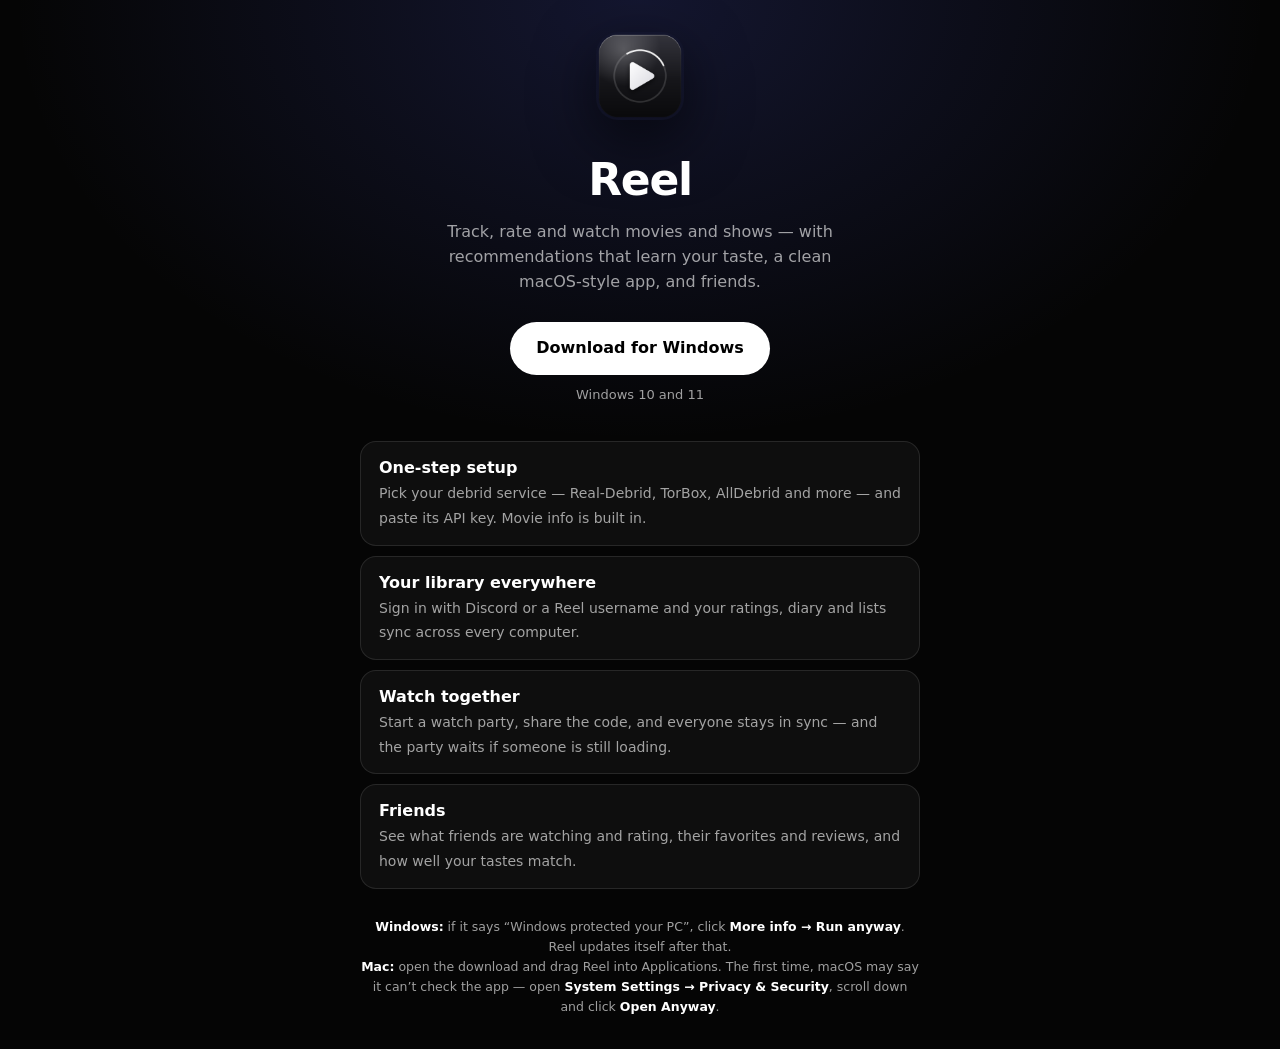
==== index.html @ f0413013 "Update README and download page" ====
<!doctype html>
<html lang="en">
<head>
<meta charset="utf-8">
<meta name="viewport" content="width=device-width, initial-scale=1">
<title>Reel</title>
<meta name="description" content="Reel — track, rate and watch movies and shows, with friends. For Windows and Mac.">
<link rel="icon" href="icon.png">
<style>
  :root { --bg: #050505; --fg: #fff; --dim: rgba(255,255,255,.62); --edge: rgba(255,255,255,.1); }
  * { box-sizing: border-box; }
  html, body { margin: 0; background: var(--bg); color: var(--fg); font: 16px/1.55 Inter, "Segoe UI", system-ui, sans-serif; }
  body { min-height: 100vh; display: grid; place-items: center; padding: 32px 16px; background: radial-gradient(70% 60% at 50% 0%, rgba(88,101,242,.18), transparent 70%), var(--bg); }
  main { width: 100%; max-width: 560px; text-align: center; }
  .logo { width: 88px; height: 88px; border-radius: 22px; box-shadow: 0 20px 60px rgba(0,0,0,.6); }
  h1 { margin: 18px 0 6px; font-size: 44px; letter-spacing: -.03em; }
  p.lead { margin: 0 auto 28px; color: var(--dim); max-width: 440px; }
  .dls { display: flex; gap: 10px; justify-content: center; flex-wrap: wrap; }
  .btn { display: inline-flex; align-items: center; gap: 10px; padding: 14px 26px; border-radius: 999px; background: #fff; color: #000; font-weight: 700; text-decoration: none; }
  .btn:hover { background: #e9e9ef; }
  .btn.alt { background: rgba(255,255,255,.1); color: #fff; }
  .btn.alt:hover { background: rgba(255,255,255,.16); }
  .btn[hidden], .mac-arch[hidden] { display: none; }
  .ver { margin-top: 10px; font-size: 13px; color: var(--dim); }
  .mac-arch { margin-top: 4px; font-size: 13px; color: var(--dim); }
  .mac-arch a { color: #fff; }
  ul { list-style: none; padding: 0; margin: 36px 0 0; display: grid; gap: 10px; text-align: left; }
  li { padding: 14px 18px; border-radius: 16px; background: rgba(255,255,255,.04); border: 1px solid var(--edge); }
  li b { display: block; }
  li span { color: var(--dim); font-size: 14px; }
  .fine { margin-top: 28px; font-size: 12.5px; color: var(--dim); line-height: 1.6; }
  .fine b { color: #fff; }
</style>
</head>
<body>
<main>
  <img class="logo" src="icon.png" alt="">
  <h1>Reel</h1>
  <p class="lead">Track, rate and watch movies and shows — with recommendations that learn your taste, a clean macOS-style app, and friends.</p>
  <div class="dls">
    <a class="btn" id="dl-win" href="https://github.com/saintzdid12/reel/releases/latest">Download for Windows</a>
    <a class="btn alt" id="dl-mac" href="https://github.com/saintzdid12/reel/releases/latest" hidden>Download for Mac</a>
  </div>
  <div class="ver" id="ver">Windows 10 and 11</div>
  <div class="mac-arch" id="mac-arch" hidden>Older Intel Mac? <a id="dl-mac-intel" href="https://github.com/saintzdid12/reel/releases/latest">Get the Intel version</a></div>
  <ul>
    <li><b>One-step setup</b><span>Pick your debrid service — Real-Debrid, TorBox, AllDebrid and more — and paste its API key. Movie info is built in.</span></li>
    <li><b>Your library everywhere</b><span>Sign in with Discord or a Reel username and your ratings, diary and lists sync across every computer.</span></li>
    <li><b>Watch together</b><span>Start a watch party, share the code, and everyone stays in sync — and the party waits if someone is still loading.</span></li>
    <li><b>Friends</b><span>See what friends are watching and rating, their favorites and reviews, and how well your tastes match.</span></li>
  </ul>
  <div class="fine">
    <b>Windows:</b> if it says “Windows protected your PC”, click <b>More info → Run anyway</b>. Reel updates itself after that.<br>
    <b>Mac:</b> open the download and drag Reel into Applications. The first time, macOS may say it can’t check the app — open <b>System Settings → Privacy &amp; Security</b>, scroll down and click <b>Open Anyway</b>.
  </div>
</main>
<script>
  // Point the buttons straight at the newest downloads, and put the right one first for this computer.
  fetch('https://api.github.com/repos/saintzdid12/reel/releases/latest').then(r => r.json()).then(rel => {
    const find = (re) => (rel.assets || []).find(x => re.test(x.name));
    const win = find(/Setup.*\.exe$/i), arm = find(/mac-arm64\.dmg$/i), intel = find(/mac-x64\.dmg$/i);
    const v = String(rel.tag_name || '').replace(/^v/, '');
    if (win) document.getElementById('dl-win').href = win.browser_download_url;
    if (arm || intel) {
      const mac = document.getElementById('dl-mac');
      mac.href = (arm || intel).browser_download_url; mac.hidden = false;
      if (arm && intel) { document.getElementById('dl-mac-intel').href = intel.browser_download_url; document.getElementById('mac-arch').hidden = false; }
      if (/Mac/i.test(navigator.platform || navigator.userAgent)) { document.querySelector('.dls').prepend(mac); mac.classList.remove('alt'); document.getElementById('dl-win').classList.add('alt'); }
    }
    document.getElementById('ver').textContent = `Version ${v} · Windows 10 and 11${arm || intel ? ' · macOS 11 or newer' : ''}`;
  }).catch(() => {});
</script>
</body>
</html>
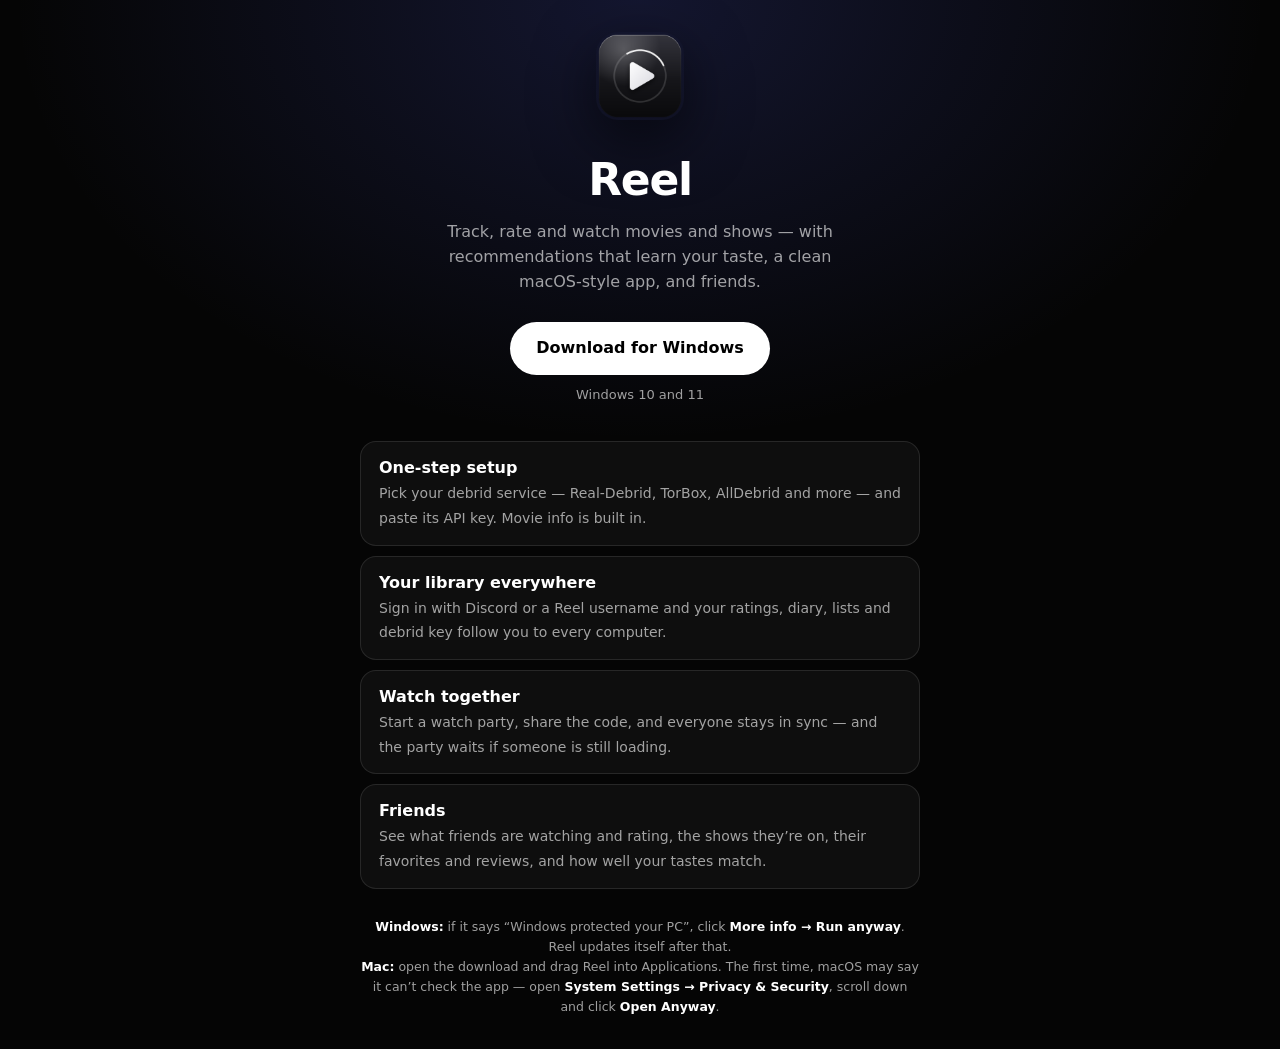
==== commit b64dd376: "README + download page: Reel 1.2 features, show release name instead of build number" ====
--- a/index.html
+++ b/index.html
@@ -45,9 +45,9 @@
   <div class="mac-arch" id="mac-arch" hidden>Older Intel Mac? <a id="dl-mac-intel" href="https://github.com/saintzdid12/reel/releases/latest">Get the Intel version</a></div>
   <ul>
     <li><b>One-step setup</b><span>Pick your debrid service — Real-Debrid, TorBox, AllDebrid and more — and paste its API key. Movie info is built in.</span></li>
-    <li><b>Your library everywhere</b><span>Sign in with Discord or a Reel username and your ratings, diary and lists sync across every computer.</span></li>
+    <li><b>Your library everywhere</b><span>Sign in with Discord or a Reel username and your ratings, diary, lists and debrid key follow you to every computer.</span></li>
     <li><b>Watch together</b><span>Start a watch party, share the code, and everyone stays in sync — and the party waits if someone is still loading.</span></li>
-    <li><b>Friends</b><span>See what friends are watching and rating, their favorites and reviews, and how well your tastes match.</span></li>
+    <li><b>Friends</b><span>See what friends are watching and rating, the shows they’re on, their favorites and reviews, and how well your tastes match.</span></li>
   </ul>
   <div class="fine">
     <b>Windows:</b> if it says “Windows protected your PC”, click <b>More info → Run anyway</b>. Reel updates itself after that.<br>
@@ -59,7 +59,8 @@
   fetch('https://api.github.com/repos/saintzdid12/reel/releases/latest').then(r => r.json()).then(rel => {
     const find = (re) => (rel.assets || []).find(x => re.test(x.name));
     const win = find(/Setup.*\.exe$/i), arm = find(/mac-arm64\.dmg$/i), intel = find(/mac-x64\.dmg$/i);
-    const v = String(rel.tag_name || '').replace(/^v/, '');
+    // The release's name (e.g. "Reel 1.2") rather than its exact build number.
+    const v = /^Reel\s+\d/.test(rel.name || '') ? rel.name.replace(/^Reel\s+/, '') : String(rel.tag_name || '').replace(/^v/, '');
     if (win) document.getElementById('dl-win').href = win.browser_download_url;
     if (arm || intel) {
       const mac = document.getElementById('dl-mac');
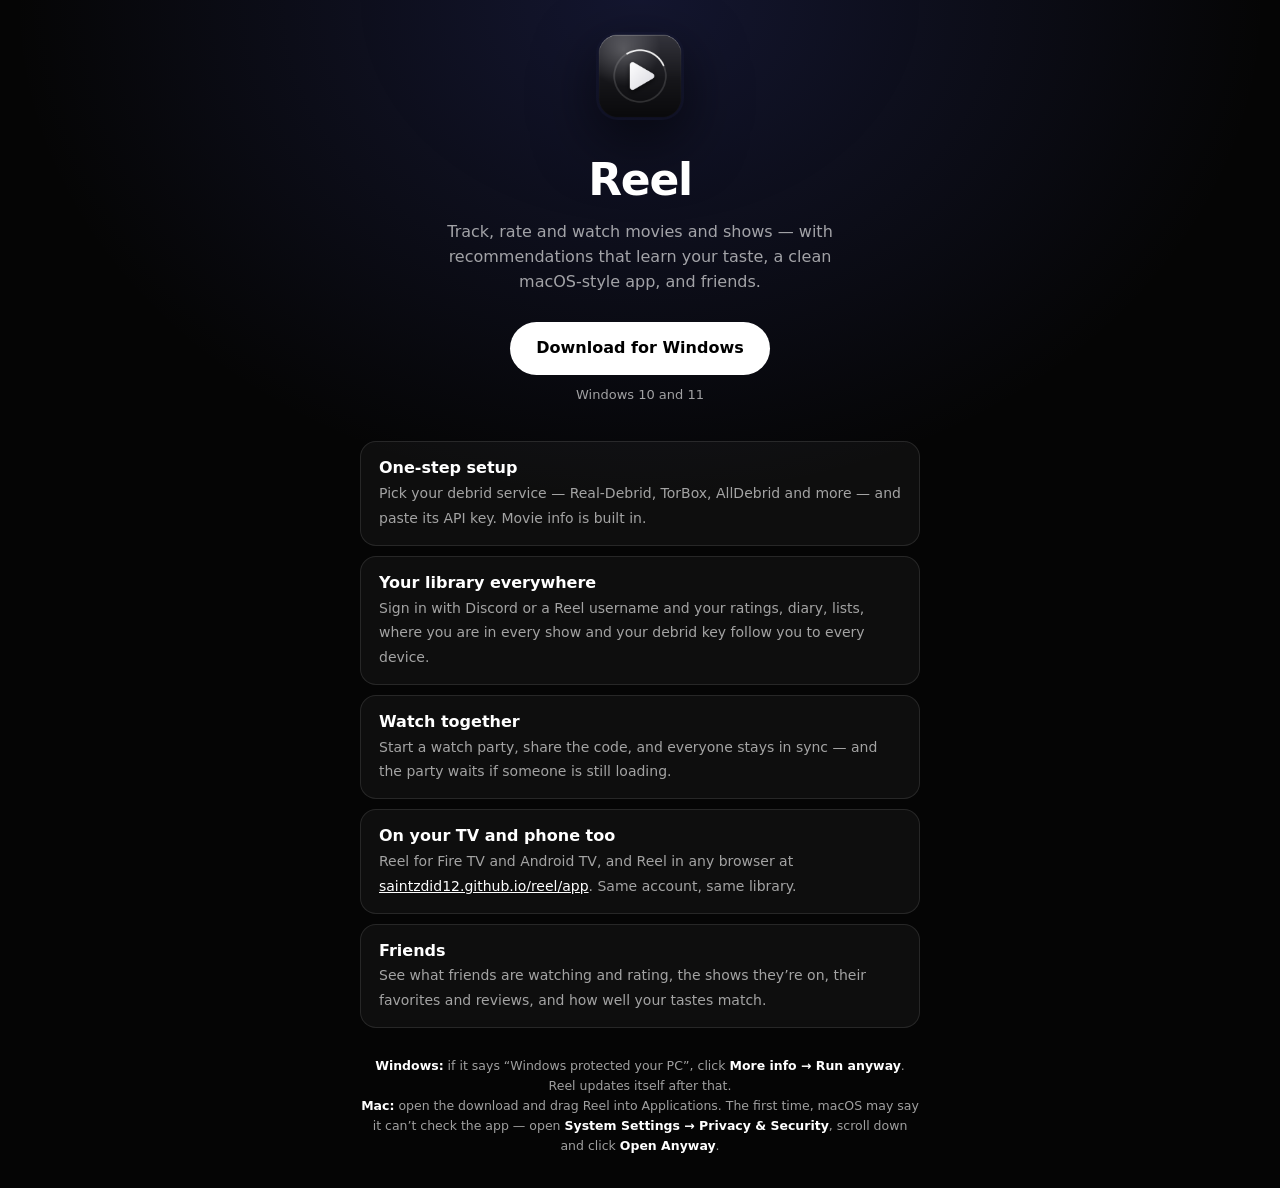
==== commit 14201ce9: "Update README and download page" ====
--- a/index.html
+++ b/index.html
@@ -4,7 +4,7 @@
 <meta charset="utf-8">
 <meta name="viewport" content="width=device-width, initial-scale=1">
 <title>Reel</title>
-<meta name="description" content="Reel — track, rate and watch movies and shows, with friends. For Windows and Mac.">
+<meta name="description" content="Reel — track, rate and watch movies and shows, with friends. For Windows, Mac, Fire TV and your phone.">
 <link rel="icon" href="icon.png">
 <style>
   :root { --bg: #050505; --fg: #fff; --dim: rgba(255,255,255,.62); --edge: rgba(255,255,255,.1); }
@@ -45,8 +45,9 @@
   <div class="mac-arch" id="mac-arch" hidden>Older Intel Mac? <a id="dl-mac-intel" href="https://github.com/saintzdid12/reel/releases/latest">Get the Intel version</a></div>
   <ul>
     <li><b>One-step setup</b><span>Pick your debrid service — Real-Debrid, TorBox, AllDebrid and more — and paste its API key. Movie info is built in.</span></li>
-    <li><b>Your library everywhere</b><span>Sign in with Discord or a Reel username and your ratings, diary, lists and debrid key follow you to every computer.</span></li>
+    <li><b>Your library everywhere</b><span>Sign in with Discord or a Reel username and your ratings, diary, lists, where you are in every show and your debrid key follow you to every device.</span></li>
     <li><b>Watch together</b><span>Start a watch party, share the code, and everyone stays in sync — and the party waits if someone is still loading.</span></li>
+    <li><b>On your TV and phone too</b><span>Reel for Fire TV and Android TV, and Reel in any browser at <a href="app/" style="color:#fff">saintzdid12.github.io/reel/app</a>. Same account, same library.</span></li>
     <li><b>Friends</b><span>See what friends are watching and rating, the shows they’re on, their favorites and reviews, and how well your tastes match.</span></li>
   </ul>
   <div class="fine">
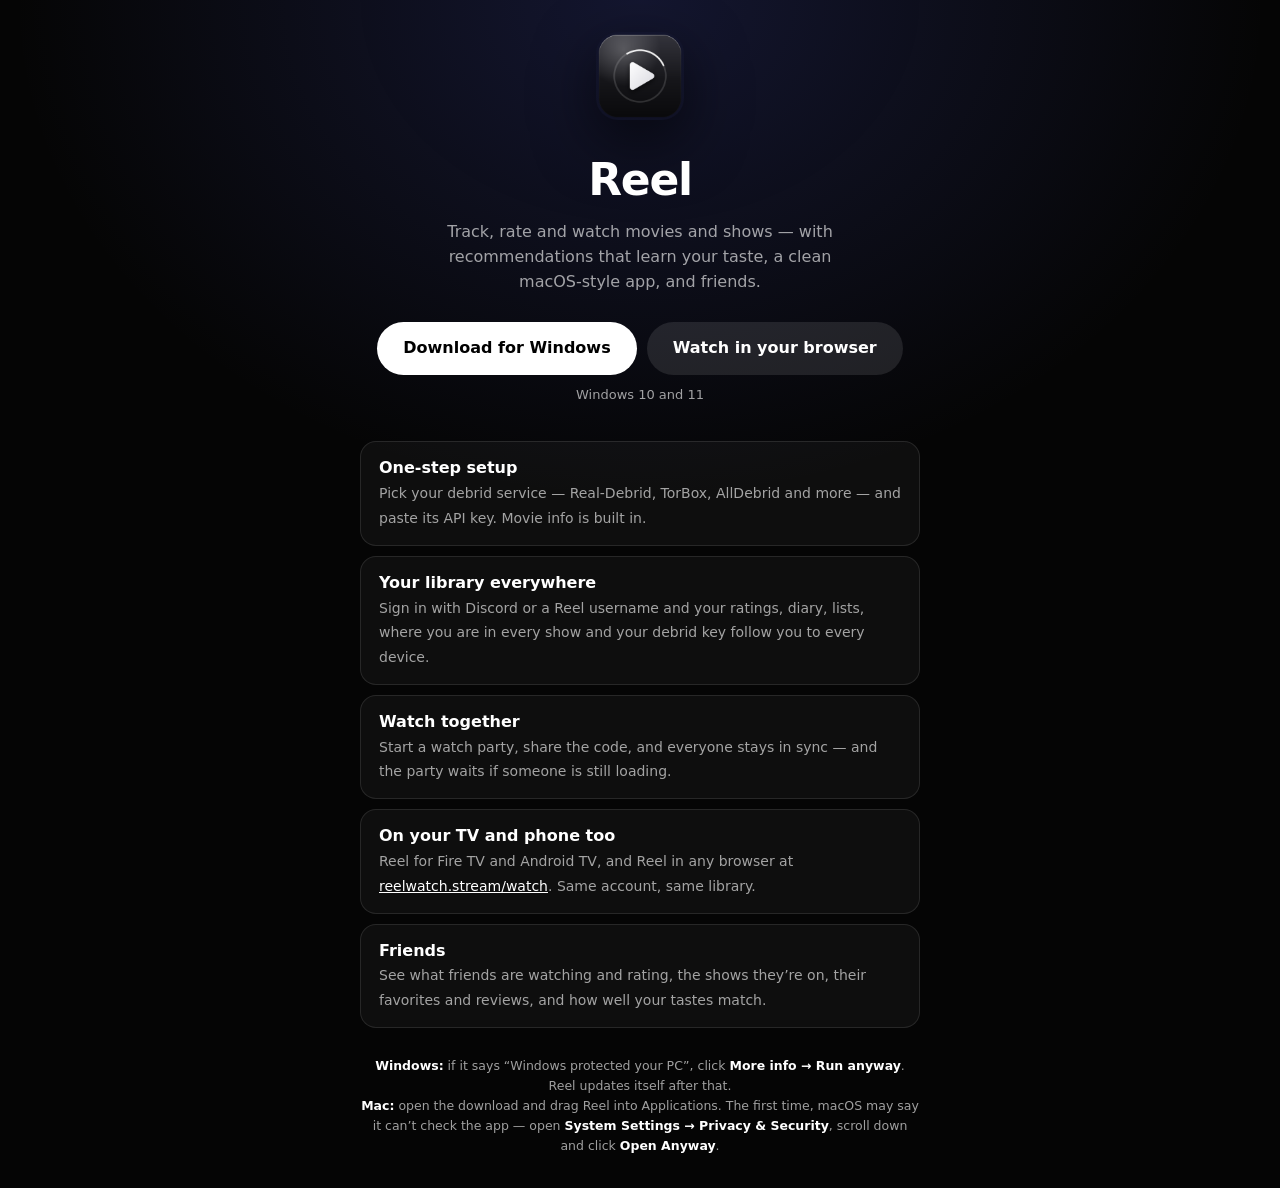
==== commit a77a81de: "reelwatch.stream: landing page at the root, Reel at /watch, Create an account on the web Co-Authored" ====
--- a/index.html
+++ b/index.html
@@ -40,6 +40,7 @@
   <div class="dls">
     <a class="btn" id="dl-win" href="https://github.com/saintzdid12/reel/releases/latest">Download for Windows</a>
     <a class="btn alt" id="dl-mac" href="https://github.com/saintzdid12/reel/releases/latest" hidden>Download for Mac</a>
+    <a class="btn alt" id="watch" href="watch/">Watch in your browser</a>
   </div>
   <div class="ver" id="ver">Windows 10 and 11</div>
   <div class="mac-arch" id="mac-arch" hidden>Older Intel Mac? <a id="dl-mac-intel" href="https://github.com/saintzdid12/reel/releases/latest">Get the Intel version</a></div>
@@ -47,7 +48,7 @@
     <li><b>One-step setup</b><span>Pick your debrid service — Real-Debrid, TorBox, AllDebrid and more — and paste its API key. Movie info is built in.</span></li>
     <li><b>Your library everywhere</b><span>Sign in with Discord or a Reel username and your ratings, diary, lists, where you are in every show and your debrid key follow you to every device.</span></li>
     <li><b>Watch together</b><span>Start a watch party, share the code, and everyone stays in sync — and the party waits if someone is still loading.</span></li>
-    <li><b>On your TV and phone too</b><span>Reel for Fire TV and Android TV, and Reel in any browser at <a href="app/" style="color:#fff">saintzdid12.github.io/reel/app</a>. Same account, same library.</span></li>
+    <li><b>On your TV and phone too</b><span>Reel for Fire TV and Android TV, and Reel in any browser at <a href="watch/" style="color:#fff">reelwatch.stream/watch</a>. Same account, same library.</span></li>
     <li><b>Friends</b><span>See what friends are watching and rating, the shows they’re on, their favorites and reviews, and how well your tastes match.</span></li>
   </ul>
   <div class="fine">
@@ -56,6 +57,12 @@
   </div>
 </main>
 <script>
+  // On a phone or tablet there's nothing to download (except the TV app): "Watch in your browser" comes first.
+  if (/Android|iPhone|iPad|iPod|Mobile/i.test(navigator.userAgent) || (navigator.maxTouchPoints > 1 && /Mac/.test(navigator.platform || ''))) {
+    const w = document.getElementById('watch'), dls = document.querySelector('.dls');
+    w.classList.remove('alt'); dls.prepend(w); document.getElementById('dl-win').classList.add('alt');
+    document.body.classList.add('touch');
+  }
   // Point the buttons straight at the newest downloads, and put the right one first for this computer.
   fetch('https://api.github.com/repos/saintzdid12/reel/releases/latest').then(r => r.json()).then(rel => {
     const find = (re) => (rel.assets || []).find(x => re.test(x.name));
@@ -67,7 +74,7 @@
       const mac = document.getElementById('dl-mac');
       mac.href = (arm || intel).browser_download_url; mac.hidden = false;
       if (arm && intel) { document.getElementById('dl-mac-intel').href = intel.browser_download_url; document.getElementById('mac-arch').hidden = false; }
-      if (/Mac/i.test(navigator.platform || navigator.userAgent)) { document.querySelector('.dls').prepend(mac); mac.classList.remove('alt'); document.getElementById('dl-win').classList.add('alt'); }
+      if (!document.body.classList.contains('touch') && /Mac/i.test(navigator.platform || navigator.userAgent)) { document.querySelector('.dls').prepend(mac); mac.classList.remove('alt'); document.getElementById('dl-win').classList.add('alt'); }
     }
     document.getElementById('ver').textContent = `Version ${v} · Windows 10 and 11${arm || intel ? ' · macOS 11 or newer' : ''}`;
   }).catch(() => {});
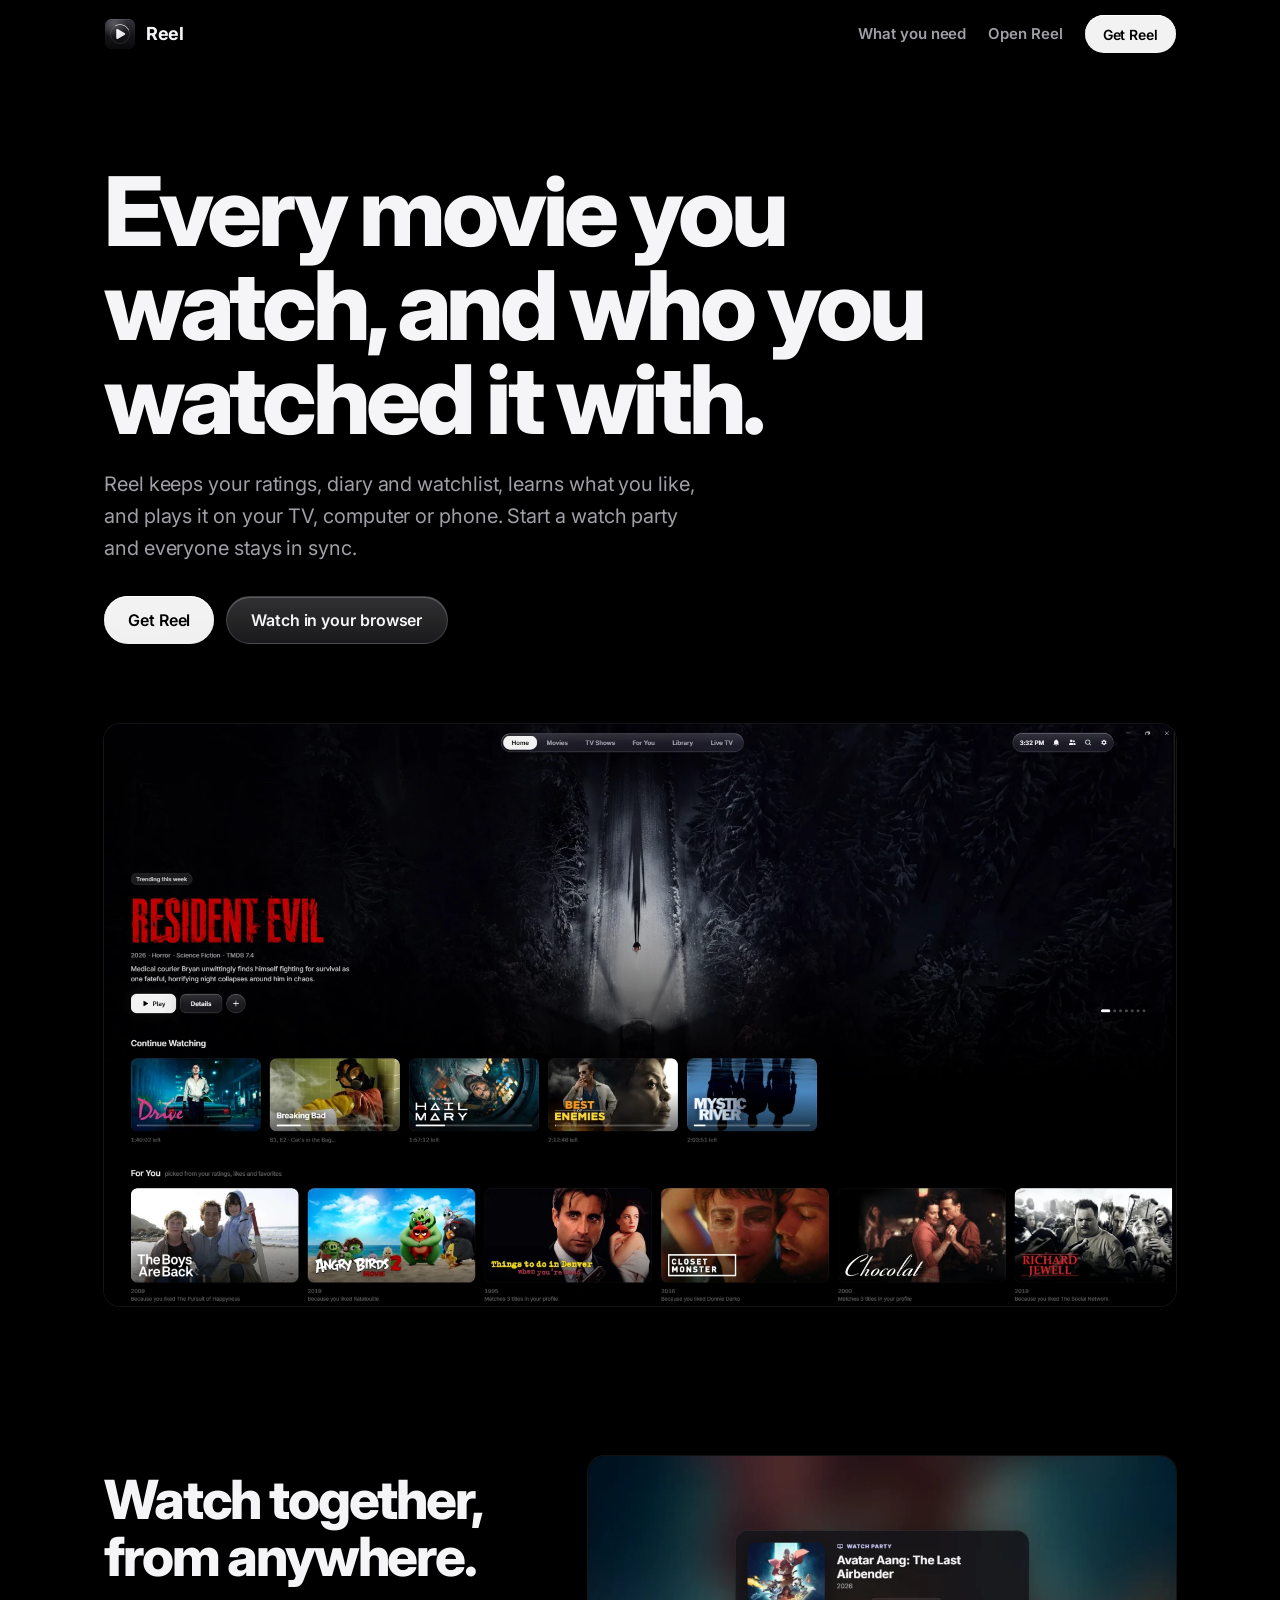
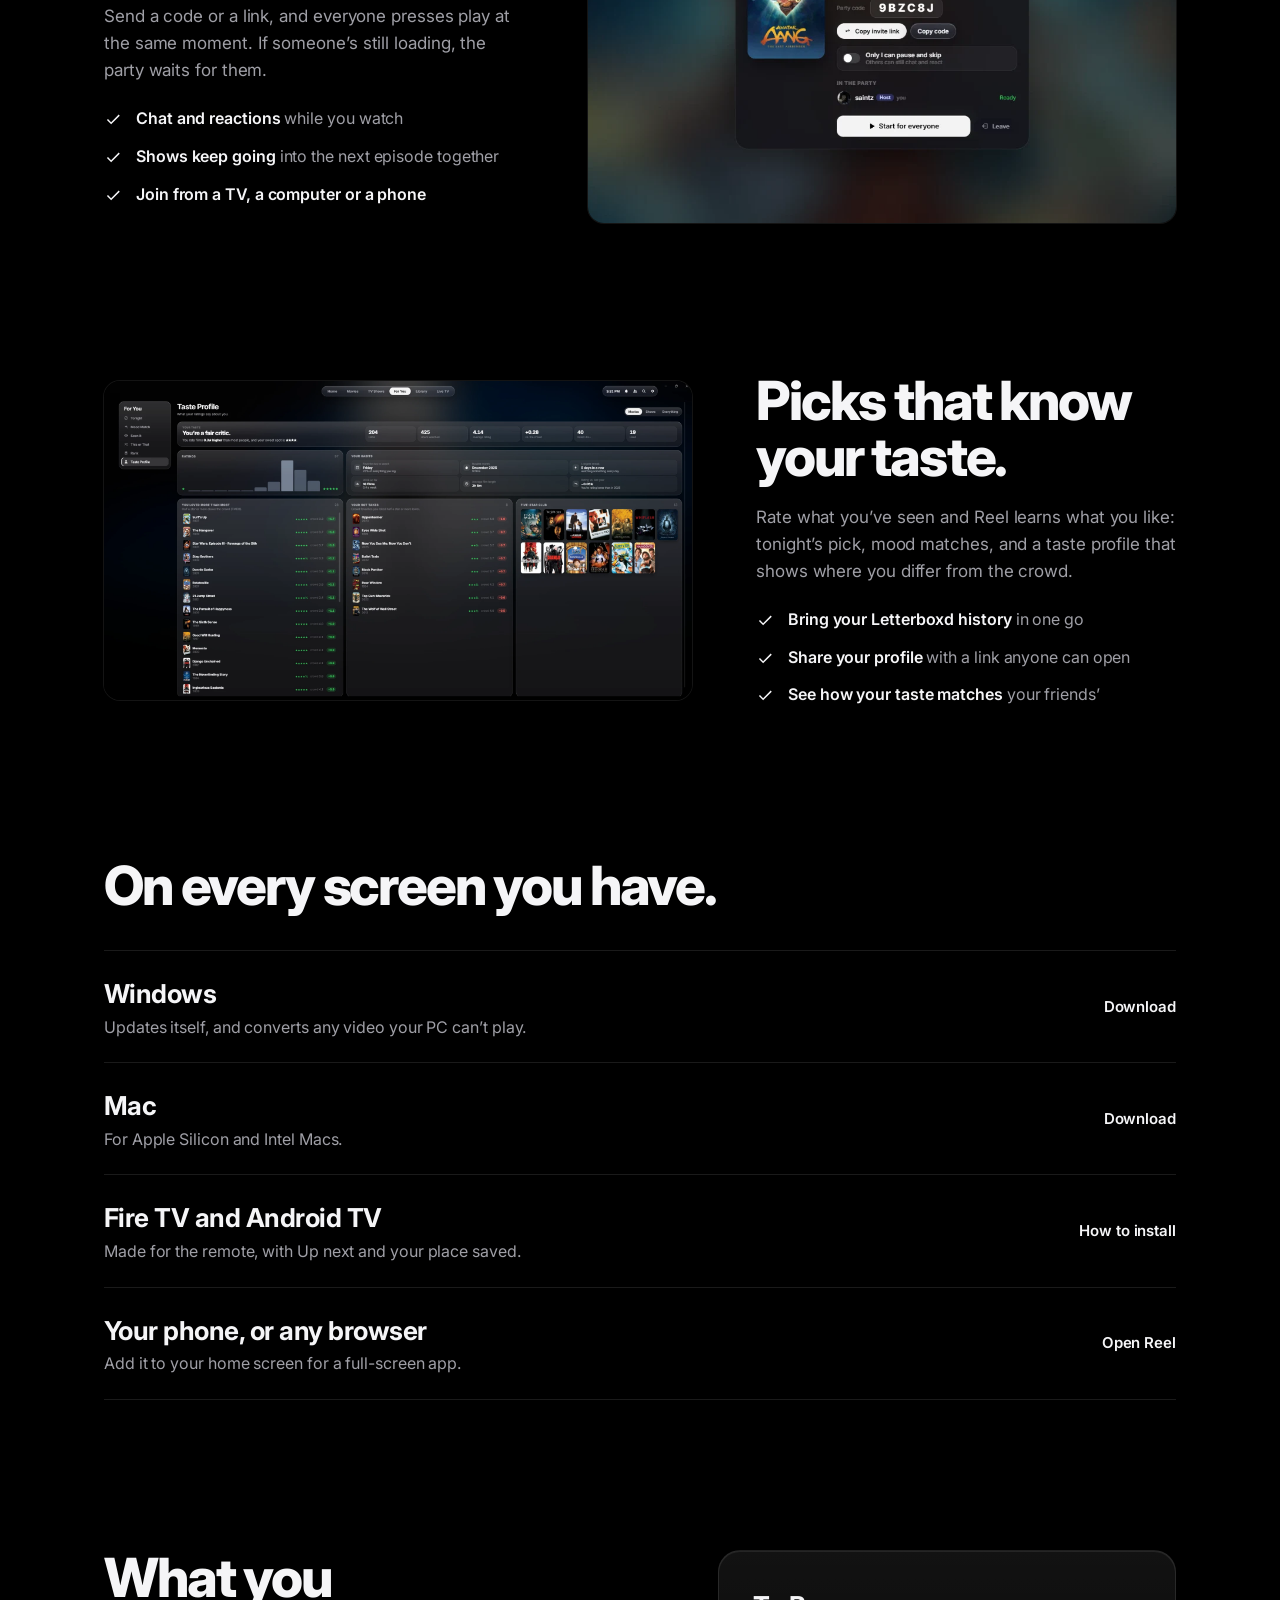
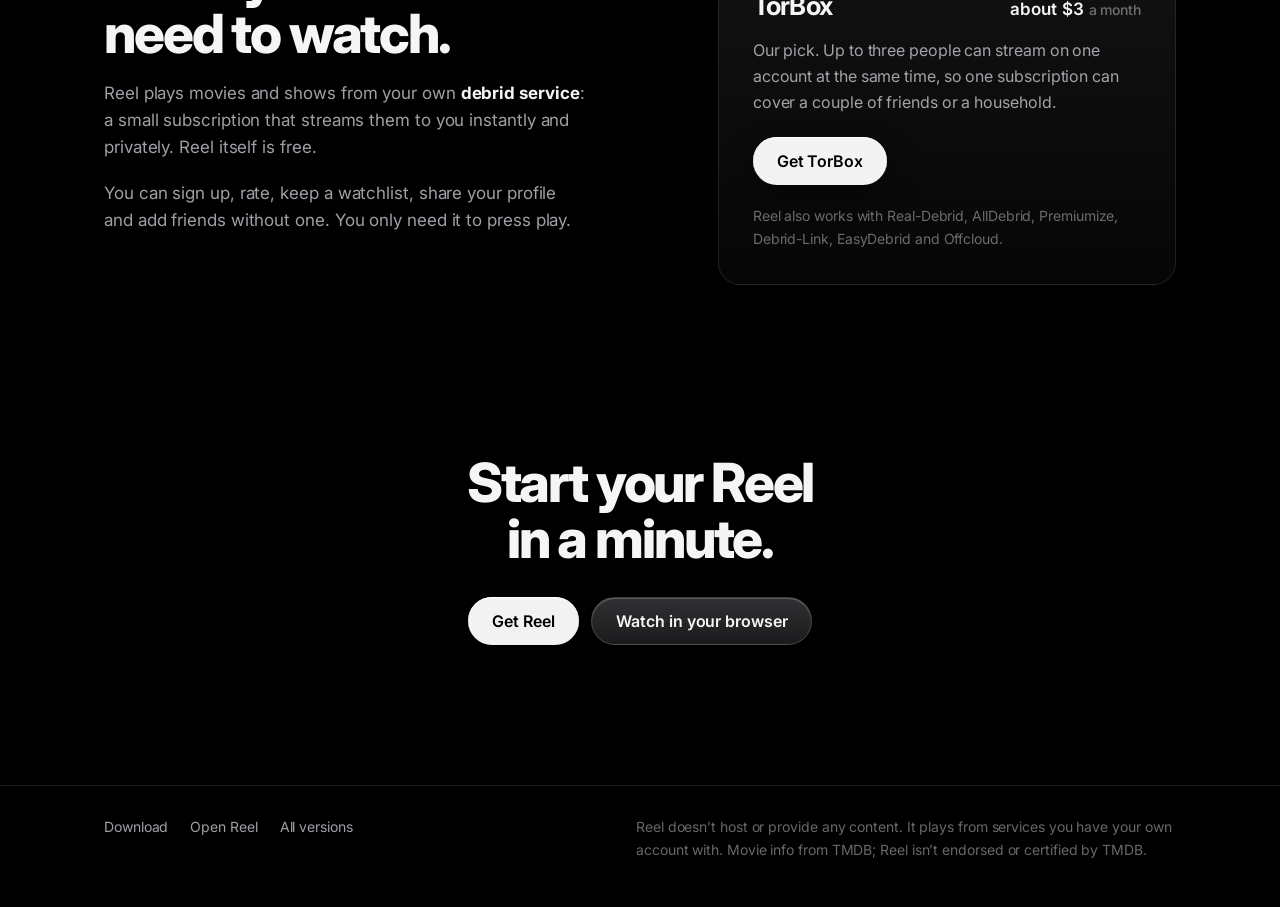
==== commit f8995652: "Full website: landing, download page, public profiles, debrid note" ====
--- a/index.html
+++ b/index.html
@@ -2,82 +2,221 @@
 <html lang="en">
 <head>
 <meta charset="utf-8">
-<meta name="viewport" content="width=device-width, initial-scale=1">
-<title>Reel</title>
-<meta name="description" content="Reel — track, rate and watch movies and shows, with friends. For Windows, Mac, Fire TV and your phone.">
+<meta name="viewport" content="width=device-width, initial-scale=1, viewport-fit=cover">
+<title>Reel: movies and shows with friends</title>
+<meta name="description" content="Track, rate and watch movies and shows with friends. Watch parties that stay in sync, picks that learn your taste. On Windows, Mac, Fire TV and your phone.">
+<meta property="og:type" content="website">
+<meta property="og:site_name" content="reelwatch.stream">
+<meta property="og:title" content="Reel: movies and shows with friends">
+<meta property="og:description" content="Track, rate and watch together. Watch parties that stay in sync, picks that learn your taste. On Windows, Mac, Fire TV and your phone.">
+<meta property="og:url" content="https://reelwatch.stream/">
+<meta property="og:image" content="https://reelwatch.stream/og.png">
+<meta property="og:image:width" content="1200">
+<meta property="og:image:height" content="630">
+<meta property="og:image:alt" content="Reel: movies and shows with friends">
+<meta name="twitter:card" content="summary_large_image">
+<meta name="twitter:image" content="https://reelwatch.stream/og.png">
+<meta name="theme-color" content="#f2f2f2">
 <link rel="icon" href="icon.png">
+<link rel="apple-touch-icon" href="icon.png">
+<link rel="stylesheet" href="https://fonts.googleapis.com/css2?family=Inter:opsz,wght@14..32,400..800&display=swap" media="print" onload="this.media='all'">
 <style>
-  :root { --bg: #050505; --fg: #fff; --dim: rgba(255,255,255,.62); --edge: rgba(255,255,255,.1); }
+  :root {
+    color-scheme: dark;
+    --bg: #000; --text: #f5f5f7; --text-2: rgba(235,235,245,.68); --text-3: rgba(235,235,245,.44); --line: rgba(255,255,255,.1);
+    --gutter: clamp(18px, 5vw, 64px); --max: 1200px;
+    --spring: cubic-bezier(.2,.9,.25,1.1); --ease: cubic-bezier(.25,.8,.25,1);
+    --r-shot: 16px; --r-ctl: 999px; --r-box: 22px;
+  }
   * { box-sizing: border-box; }
-  html, body { margin: 0; background: var(--bg); color: var(--fg); font: 16px/1.55 Inter, "Segoe UI", system-ui, sans-serif; }
-  body { min-height: 100vh; display: grid; place-items: center; padding: 32px 16px; background: radial-gradient(70% 60% at 50% 0%, rgba(88,101,242,.18), transparent 70%), var(--bg); }
-  main { width: 100%; max-width: 560px; text-align: center; }
-  .logo { width: 88px; height: 88px; border-radius: 22px; box-shadow: 0 20px 60px rgba(0,0,0,.6); }
-  h1 { margin: 18px 0 6px; font-size: 44px; letter-spacing: -.03em; }
-  p.lead { margin: 0 auto 28px; color: var(--dim); max-width: 440px; }
-  .dls { display: flex; gap: 10px; justify-content: center; flex-wrap: wrap; }
-  .btn { display: inline-flex; align-items: center; gap: 10px; padding: 14px 26px; border-radius: 999px; background: #fff; color: #000; font-weight: 700; text-decoration: none; }
-  .btn:hover { background: #e9e9ef; }
-  .btn.alt { background: rgba(255,255,255,.1); color: #fff; }
-  .btn.alt:hover { background: rgba(255,255,255,.16); }
-  .btn[hidden], .mac-arch[hidden] { display: none; }
-  .ver { margin-top: 10px; font-size: 13px; color: var(--dim); }
-  .mac-arch { margin-top: 4px; font-size: 13px; color: var(--dim); }
-  .mac-arch a { color: #fff; }
-  ul { list-style: none; padding: 0; margin: 36px 0 0; display: grid; gap: 10px; text-align: left; }
-  li { padding: 14px 18px; border-radius: 16px; background: rgba(255,255,255,.04); border: 1px solid var(--edge); }
-  li b { display: block; }
-  li span { color: var(--dim); font-size: 14px; }
-  .fine { margin-top: 28px; font-size: 12.5px; color: var(--dim); line-height: 1.6; }
-  .fine b { color: #fff; }
+  img { max-width: 100%; height: auto; display: block; }
+  html { scroll-behavior: smooth; }
+  html, body { margin: 0; background: var(--bg); color: var(--text); }
+  body { font: 16px/1.6 Inter, -apple-system, "Segoe UI", system-ui, sans-serif; -webkit-font-smoothing: antialiased; letter-spacing: -.005em; overflow-x: hidden; }
+  a { color: inherit; }
+  img { display: block; max-width: 100%; }
+  .wrap { max-width: var(--max); margin: 0 auto; padding: 0 var(--gutter); }
+
+  /* Buttons: one white primary, glass for the rest */
+  .btn { display: inline-flex; align-items: center; justify-content: center; gap: 8px; height: 48px; padding: 0 24px; border-radius: var(--r-ctl);
+         font: 600 16px Inter, system-ui, sans-serif; text-decoration: none; white-space: nowrap; cursor: pointer; border: 0;
+         transition: transform .3s var(--spring), background .2s var(--ease); }
+  .btn:hover { transform: scale(1.04); } .btn:active { transform: scale(.96); }
+  .btn.primary { background: rgba(255,255,255,.95); color: #000; box-shadow: inset 0 1px 0 #fff, 0 10px 30px rgba(0,0,0,.35); }
+  .btn.glass { color: var(--text); background: linear-gradient(180deg, rgba(255,255,255,.14), rgba(255,255,255,.05)), rgba(38,38,44,.4);
+               border: 1px solid rgba(255,255,255,.14); box-shadow: inset 0 1px 0 rgba(255,255,255,.22); backdrop-filter: blur(30px) saturate(180%); -webkit-backdrop-filter: blur(30px) saturate(180%); }
+  .btn.small { height: 38px; padding: 0 18px; font-size: 14px; }
+  :focus-visible { outline: 2px solid #fff; outline-offset: 3px; }
+
+  /* Top */
+  .top { position: sticky; top: 0; z-index: 10; transition: background .3s var(--ease); }
+  .top.scrolled { background: rgba(0,0,0,.6); backdrop-filter: blur(24px) saturate(160%); -webkit-backdrop-filter: blur(24px) saturate(160%); box-shadow: 0 1px 0 var(--line); }
+  .top .wrap { display: flex; align-items: center; justify-content: space-between; height: 68px; gap: 16px; }
+  .brand { display: flex; align-items: center; gap: 10px; text-decoration: none; font-weight: 700; font-size: 18px; letter-spacing: -.02em; }
+  .brand img { width: 32px; height: 32px; border-radius: 8px; }
+  .top nav { display: flex; align-items: center; gap: 22px; }
+  .top nav a.link { text-decoration: none; color: var(--text-2); font-weight: 600; font-size: 15px; transition: color .2s; }
+  .top nav a.link:hover { color: var(--text); }
+
+  /* Hero: a real screen of the app is the picture */
+  .hero { position: relative; padding: clamp(40px, 8vw, 96px) 0 0; }
+  .hero h1 { margin: 0; max-width: 15ch; font-size: clamp(44px, 7.6vw, 96px); line-height: .98; letter-spacing: -.045em; font-weight: 800; text-wrap: balance; }
+  .hero p { margin: 22px 0 0; max-width: 46ch; font-size: clamp(17px, 1.6vw, 20px); color: var(--text-2); text-wrap: pretty; }
+  .hero .acts { display: flex; flex-wrap: wrap; gap: 12px; margin-top: 32px; }
+  .shot { position: relative; margin-top: clamp(44px, 7vw, 80px); }
+  .shot img { width: 100%; border-radius: var(--r-shot); box-shadow: 0 0 0 1px rgba(255,255,255,.08), 0 40px 120px rgba(0,0,0,.7); }
+  .shot .glow { position: absolute; inset: 6% 4% -4%; z-index: -1; background: url("screenshots/home.webp") center / cover; filter: blur(60px) saturate(1.4); opacity: .45; }
+
+  /* Sections */
+  section.feat { padding: clamp(80px, 12vw, 150px) 0 0; }
+  .split { display: grid; grid-template-columns: minmax(0, 5fr) minmax(0, 7fr); gap: clamp(28px, 5vw, 72px); align-items: center; }
+  .split.flip { grid-template-columns: minmax(0, 7fr) minmax(0, 5fr); }
+  .split.flip .copy { order: 2; }
+  h2 { margin: 0; font-size: clamp(32px, 4.4vw, 54px); line-height: 1.04; letter-spacing: -.04em; font-weight: 800; text-wrap: balance; }
+  .copy p { margin: 18px 0 0; color: var(--text-2); font-size: 17px; max-width: 44ch; text-wrap: pretty; }
+  .copy p b { color: var(--text); }
+  .copy ul { margin: 22px 0 0; padding: 0; list-style: none; display: grid; gap: 12px; }
+  .copy li { display: grid; grid-template-columns: 22px minmax(0, 1fr); gap: 10px; color: var(--text-2); }
+  .copy li svg { width: 18px; height: 18px; margin-top: 4px; color: var(--text); }
+  .copy li b { color: var(--text); font-weight: 600; }
+  .pic img { width: 100%; border-radius: var(--r-shot); box-shadow: 0 0 0 1px rgba(255,255,255,.08), 0 30px 80px rgba(0,0,0,.6); }
+
+  /* Every screen: a plain list, not boxes */
+  .screens { margin-top: 36px; border-top: 1px solid var(--line); }
+  .screens a { display: grid; grid-template-columns: minmax(0, 1fr) auto; gap: 16px; align-items: center; padding: 22px 0; border-bottom: 1px solid var(--line);
+               text-decoration: none; transition: padding .3s var(--spring); }
+  .screens a:hover { padding-left: 8px; }
+  .screens b { display: block; font-size: clamp(20px, 2.4vw, 26px); letter-spacing: -.02em; }
+  .screens span { color: var(--text-2); }
+  .screens i { font-style: normal; font-weight: 600; font-size: 15px; color: var(--text); white-space: nowrap; }
+
+  /* What you need */
+  .need { display: grid; grid-template-columns: minmax(0, 6fr) minmax(0, 5fr); gap: clamp(28px, 5vw, 72px); align-items: start; }
+  .pick { padding: clamp(24px, 3vw, 34px); border-radius: var(--r-box); background: linear-gradient(180deg, rgba(255,255,255,.07), rgba(255,255,255,.025));
+          border: 1px solid rgba(255,255,255,.1); box-shadow: inset 0 1px 0 rgba(255,255,255,.08); }
+  .pick .name { display: flex; align-items: baseline; justify-content: space-between; gap: 12px; flex-wrap: wrap; }
+  .pick .name b { font-size: 26px; letter-spacing: -.03em; }
+  .pick .price { font-size: 17px; font-weight: 600; font-variant-numeric: tabular-nums; }
+  .pick .price small { color: var(--text-3); font-weight: 500; font-size: 14px; }
+  .pick p { margin: 12px 0 22px; color: var(--text-2); }
+  .pick .also { margin: 20px 0 0; font-size: 14px; color: var(--text-3); }
+
+  /* Closing */
+  .close { padding: clamp(96px, 14vw, 170px) 0 0; text-align: center; }
+  .close h2 { margin: 0 auto; max-width: 16ch; }
+  .close .acts { display: flex; flex-wrap: wrap; gap: 12px; justify-content: center; margin-top: 30px; }
+  footer { margin-top: clamp(80px, 12vw, 140px); padding: 30px 0 46px; border-top: 1px solid var(--line); color: var(--text-3); font-size: 14px; }
+  footer .wrap { display: flex; flex-wrap: wrap; gap: 14px 28px; justify-content: space-between; }
+  footer nav { display: flex; gap: 22px; flex-wrap: wrap; }
+  footer a { color: var(--text-2); text-decoration: none; } footer a:hover { color: var(--text); }
+  footer p { margin: 0; max-width: 60ch; }
+
+  @media (max-width: 860px) {
+    .split, .split.flip, .need { grid-template-columns: 1fr; }
+    .split.flip .copy { order: 0; }
+    .top nav a.link.wide { display: none; }
+  }
+  @media (max-width: 480px) {
+    .hero .acts .btn, .close .acts .btn { flex: 1 1 100%; }
+    .screens a { grid-template-columns: 1fr; gap: 6px; }
+  }
+  @media (prefers-reduced-motion: reduce) { *, *::before, *::after { transition: none !important; animation: none !important; } html { scroll-behavior: auto; } }
 </style>
 </head>
 <body>
+<header class="top" id="top">
+  <div class="wrap">
+    <a class="brand" href="./"><img src="icon.png" alt="">Reel</a>
+    <nav><a class="link wide" href="#need">What you need</a><a class="link" href="watch/">Open Reel</a><a class="btn primary small" href="download/">Get Reel</a></nav>
+  </div>
+</header>
+
 <main>
-  <img class="logo" src="icon.png" alt="">
-  <h1>Reel</h1>
-  <p class="lead">Track, rate and watch movies and shows — with recommendations that learn your taste, a clean macOS-style app, and friends.</p>
-  <div class="dls">
-    <a class="btn" id="dl-win" href="https://github.com/saintzdid12/reel/releases/latest">Download for Windows</a>
-    <a class="btn alt" id="dl-mac" href="https://github.com/saintzdid12/reel/releases/latest" hidden>Download for Mac</a>
-    <a class="btn alt" id="watch" href="watch/">Watch in your browser</a>
+  <section class="hero">
+    <div class="wrap">
+      <h1>Every movie you watch, and who you watched it with.</h1>
+      <p>Reel keeps your ratings, diary and watchlist, learns what you like, and plays it on your TV, computer or phone. Start a watch party and everyone stays in sync.</p>
+      <div class="acts"><a class="btn primary" href="download/">Get Reel</a><a class="btn glass" href="watch/">Watch in your browser</a></div>
+      <div class="shot"><div class="glow"></div><img src="screenshots/home.webp" width="2000" height="1086" alt="Reel's home screen: a featured movie, Continue Watching and top 10 rows"></div>
+    </div>
+  </section>
+
+  <section class="feat">
+    <div class="wrap split">
+      <div class="copy">
+        <h2>Watch together, from anywhere.</h2>
+        <p>Send a code or a link, and everyone presses play at the same moment. If someone’s still loading, the party waits for them.</p>
+        <ul>
+          <li><svg viewBox="0 0 24 24"><path fill="currentColor" d="m9.5 16.2-4.2-4.2-1.4 1.4 5.6 5.6L21 7.5l-1.4-1.4z"/></svg><span><b>Chat and reactions</b> while you watch</span></li>
+          <li><svg viewBox="0 0 24 24"><path fill="currentColor" d="m9.5 16.2-4.2-4.2-1.4 1.4 5.6 5.6L21 7.5l-1.4-1.4z"/></svg><span><b>Shows keep going</b> into the next episode together</span></li>
+          <li><svg viewBox="0 0 24 24"><path fill="currentColor" d="m9.5 16.2-4.2-4.2-1.4 1.4 5.6 5.6L21 7.5l-1.4-1.4z"/></svg><span><b>Join from a TV, a computer or a phone</b></span></li>
+        </ul>
+      </div>
+      <div class="pic"><img src="screenshots/party-lobby.webp" width="1000" height="624" loading="lazy" alt="A watch party lobby with friends waiting to start"></div>
+    </div>
+  </section>
+
+  <section class="feat">
+    <div class="wrap split flip">
+      <div class="copy">
+        <h2>Picks that know your taste.</h2>
+        <p>Rate what you’ve seen and Reel learns what you like: tonight’s pick, mood matches, and a taste profile that shows where you differ from the crowd.</p>
+        <ul>
+          <li><svg viewBox="0 0 24 24"><path fill="currentColor" d="m9.5 16.2-4.2-4.2-1.4 1.4 5.6 5.6L21 7.5l-1.4-1.4z"/></svg><span><b>Bring your Letterboxd history</b> in one go</span></li>
+          <li><svg viewBox="0 0 24 24"><path fill="currentColor" d="m9.5 16.2-4.2-4.2-1.4 1.4 5.6 5.6L21 7.5l-1.4-1.4z"/></svg><span><b>Share your profile</b> with a link anyone can open</span></li>
+          <li><svg viewBox="0 0 24 24"><path fill="currentColor" d="m9.5 16.2-4.2-4.2-1.4 1.4 5.6 5.6L21 7.5l-1.4-1.4z"/></svg><span><b>See how your taste matches</b> your friends’</span></li>
+        </ul>
+      </div>
+      <div class="pic"><img src="screenshots/taste-profile.webp" width="2000" height="1084" loading="lazy" alt="Taste Profile: your ratings, habits, hot takes and five-star club"></div>
+    </div>
+  </section>
+
+  <section class="feat">
+    <div class="wrap">
+      <h2>On every screen you have.</h2>
+      <div class="screens">
+        <a href="download/#windows"><div><b>Windows</b><span>Updates itself, and converts any video your PC can’t play.</span></div><i>Download</i></a>
+        <a href="download/#mac"><div><b>Mac</b><span>For Apple Silicon and Intel Macs.</span></div><i>Download</i></a>
+        <a href="download/#tv"><div><b>Fire TV and Android TV</b><span>Made for the remote, with Up next and your place saved.</span></div><i>How to install</i></a>
+        <a href="watch/"><div><b>Your phone, or any browser</b><span>Add it to your home screen for a full-screen app.</span></div><i>Open Reel</i></a>
+      </div>
+    </div>
+  </section>
+
+  <section class="feat" id="need">
+    <div class="wrap need">
+      <div class="copy">
+        <h2>What you need to watch.</h2>
+        <p>Reel plays movies and shows from your own <b>debrid service</b>: a small subscription that streams them to you instantly and privately. Reel itself is free.</p>
+        <p>You can sign up, rate, keep a watchlist, share your profile and add friends without one. You only need it to press play.</p>
+      </div>
+      <div class="pick">
+        <div class="name"><b>TorBox</b><span class="price">about $3 <small>a month</small></span></div>
+        <p>Our pick. Up to three people can stream on one account at the same time, so one subscription can cover a couple of friends or a household.</p>
+        <a class="btn primary" href="https://torbox.app/pricing" target="_blank" rel="noopener">Get TorBox</a>
+        <p class="also">Reel also works with Real-Debrid, AllDebrid, Premiumize, Debrid-Link, EasyDebrid and Offcloud.</p>
+      </div>
+    </div>
+  </section>
+
+  <section class="close">
+    <div class="wrap">
+      <h2>Start your Reel in a minute.</h2>
+      <div class="acts"><a class="btn primary" href="download/">Get Reel</a><a class="btn glass" href="watch/">Watch in your browser</a></div>
+    </div>
+  </section>
+</main>
+
+<footer>
+  <div class="wrap">
+    <nav><a href="download/">Download</a><a href="watch/">Open Reel</a><a href="https://github.com/saintzdid12/reel/releases" target="_blank" rel="noopener">All versions</a></nav>
+    <p>Reel doesn’t host or provide any content. It plays from services you have your own account with. Movie info from TMDB; Reel isn’t endorsed or certified by TMDB.</p>
   </div>
-  <div class="ver" id="ver">Windows 10 and 11</div>
-  <div class="mac-arch" id="mac-arch" hidden>Older Intel Mac? <a id="dl-mac-intel" href="https://github.com/saintzdid12/reel/releases/latest">Get the Intel version</a></div>
-  <ul>
-    <li><b>One-step setup</b><span>Pick your debrid service — Real-Debrid, TorBox, AllDebrid and more — and paste its API key. Movie info is built in.</span></li>
-    <li><b>Your library everywhere</b><span>Sign in with Discord or a Reel username and your ratings, diary, lists, where you are in every show and your debrid key follow you to every device.</span></li>
-    <li><b>Watch together</b><span>Start a watch party, share the code, and everyone stays in sync — and the party waits if someone is still loading.</span></li>
-    <li><b>On your TV and phone too</b><span>Reel for Fire TV and Android TV, and Reel in any browser at <a href="watch/" style="color:#fff">reelwatch.stream/watch</a>. Same account, same library.</span></li>
-    <li><b>Friends</b><span>See what friends are watching and rating, the shows they’re on, their favorites and reviews, and how well your tastes match.</span></li>
-  </ul>
-  <div class="fine">
-    <b>Windows:</b> if it says “Windows protected your PC”, click <b>More info → Run anyway</b>. Reel updates itself after that.<br>
-    <b>Mac:</b> open the download and drag Reel into Applications. The first time, macOS may say it can’t check the app — open <b>System Settings → Privacy &amp; Security</b>, scroll down and click <b>Open Anyway</b>.
-  </div>
-</main>
+</footer>
 <script>
-  // On a phone or tablet there's nothing to download (except the TV app): "Watch in your browser" comes first.
-  if (/Android|iPhone|iPad|iPod|Mobile/i.test(navigator.userAgent) || (navigator.maxTouchPoints > 1 && /Mac/.test(navigator.platform || ''))) {
-    const w = document.getElementById('watch'), dls = document.querySelector('.dls');
-    w.classList.remove('alt'); dls.prepend(w); document.getElementById('dl-win').classList.add('alt');
-    document.body.classList.add('touch');
-  }
-  // Point the buttons straight at the newest downloads, and put the right one first for this computer.
-  fetch('https://api.github.com/repos/saintzdid12/reel/releases/latest').then(r => r.json()).then(rel => {
-    const find = (re) => (rel.assets || []).find(x => re.test(x.name));
-    const win = find(/Setup.*\.exe$/i), arm = find(/mac-arm64\.dmg$/i), intel = find(/mac-x64\.dmg$/i);
-    // The release's name (e.g. "Reel 1.2") rather than its exact build number.
-    const v = /^Reel\s+\d/.test(rel.name || '') ? rel.name.replace(/^Reel\s+/, '') : String(rel.tag_name || '').replace(/^v/, '');
-    if (win) document.getElementById('dl-win').href = win.browser_download_url;
-    if (arm || intel) {
-      const mac = document.getElementById('dl-mac');
-      mac.href = (arm || intel).browser_download_url; mac.hidden = false;
-      if (arm && intel) { document.getElementById('dl-mac-intel').href = intel.browser_download_url; document.getElementById('mac-arch').hidden = false; }
-      if (!document.body.classList.contains('touch') && /Mac/i.test(navigator.platform || navigator.userAgent)) { document.querySelector('.dls').prepend(mac); mac.classList.remove('alt'); document.getElementById('dl-win').classList.add('alt'); }
-    }
-    document.getElementById('ver').textContent = `Version ${v} · Windows 10 and 11${arm || intel ? ' · macOS 11 or newer' : ''}`;
-  }).catch(() => {});
+  const bar = document.getElementById('top');
+  const onScroll = () => bar.classList.toggle('scrolled', scrollY > 10);
+  addEventListener('scroll', onScroll, { passive: true }); onScroll();
 </script>
 </body>
 </html>
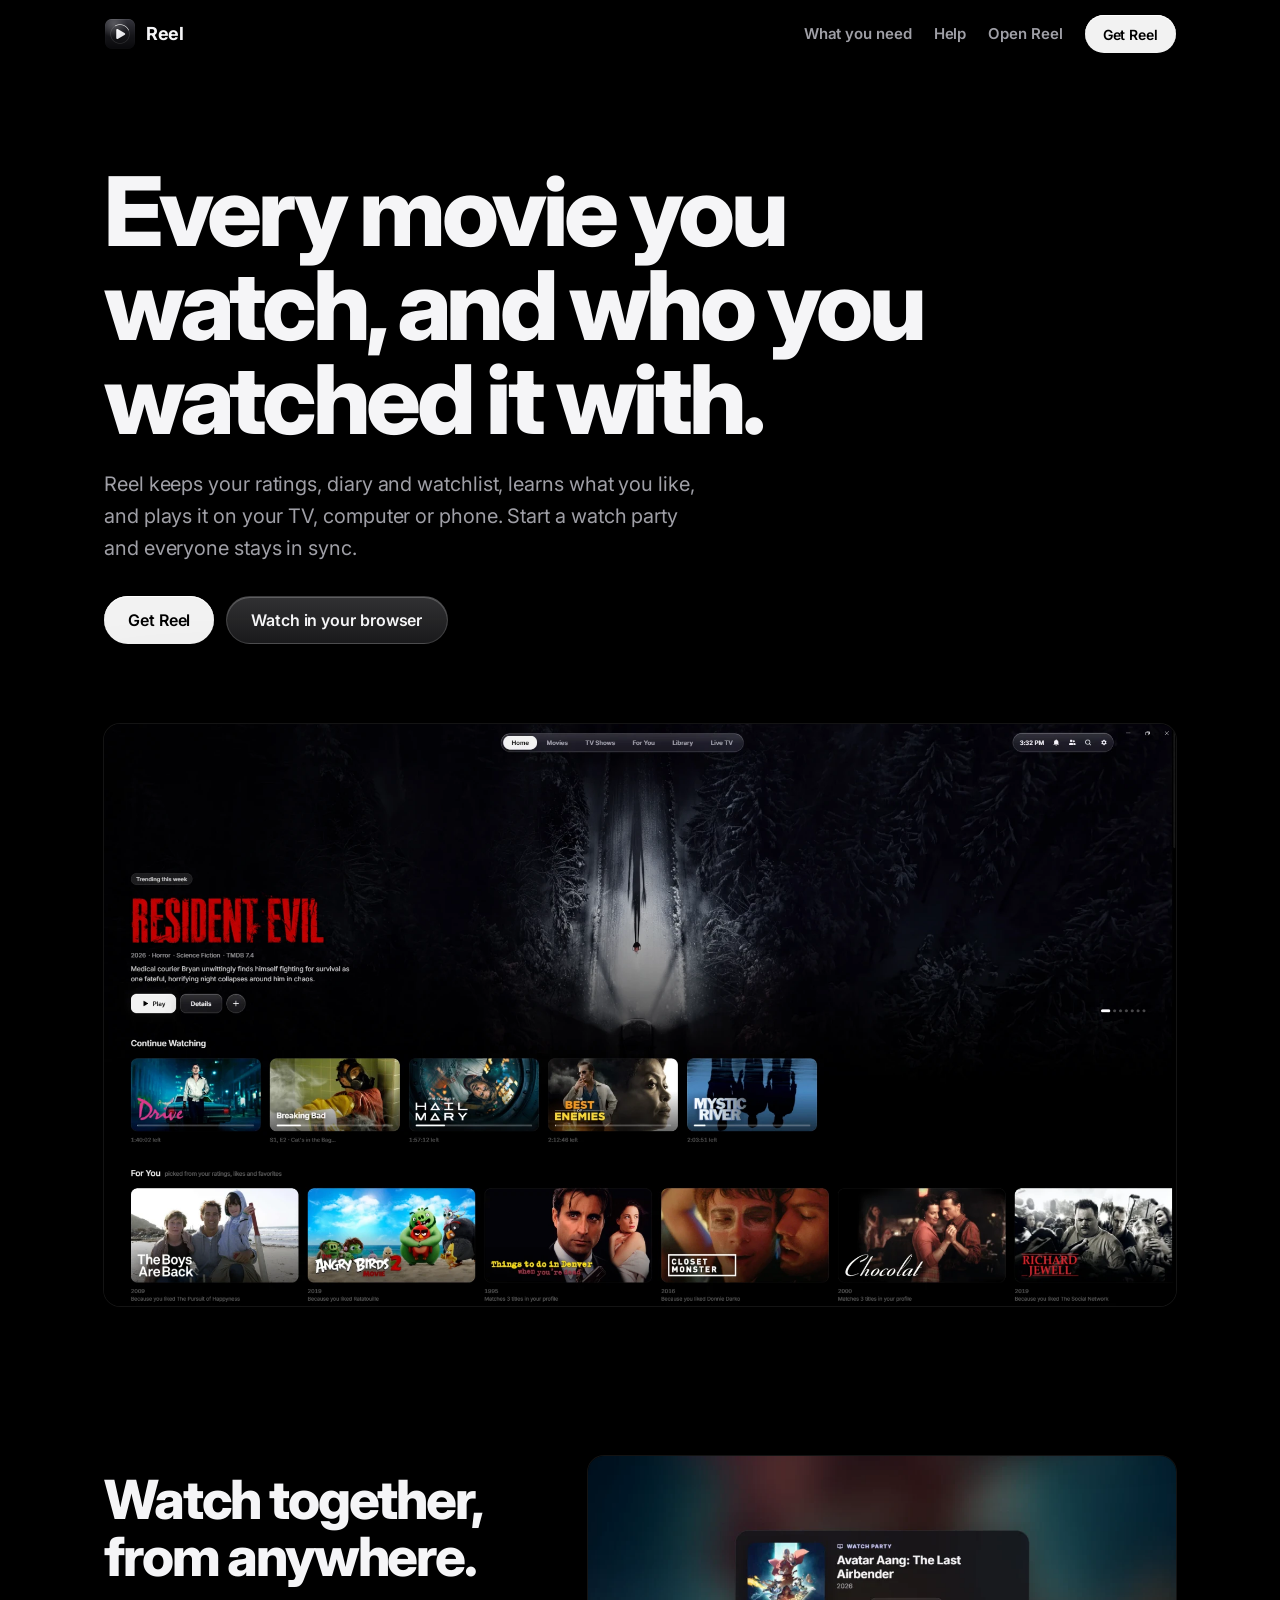
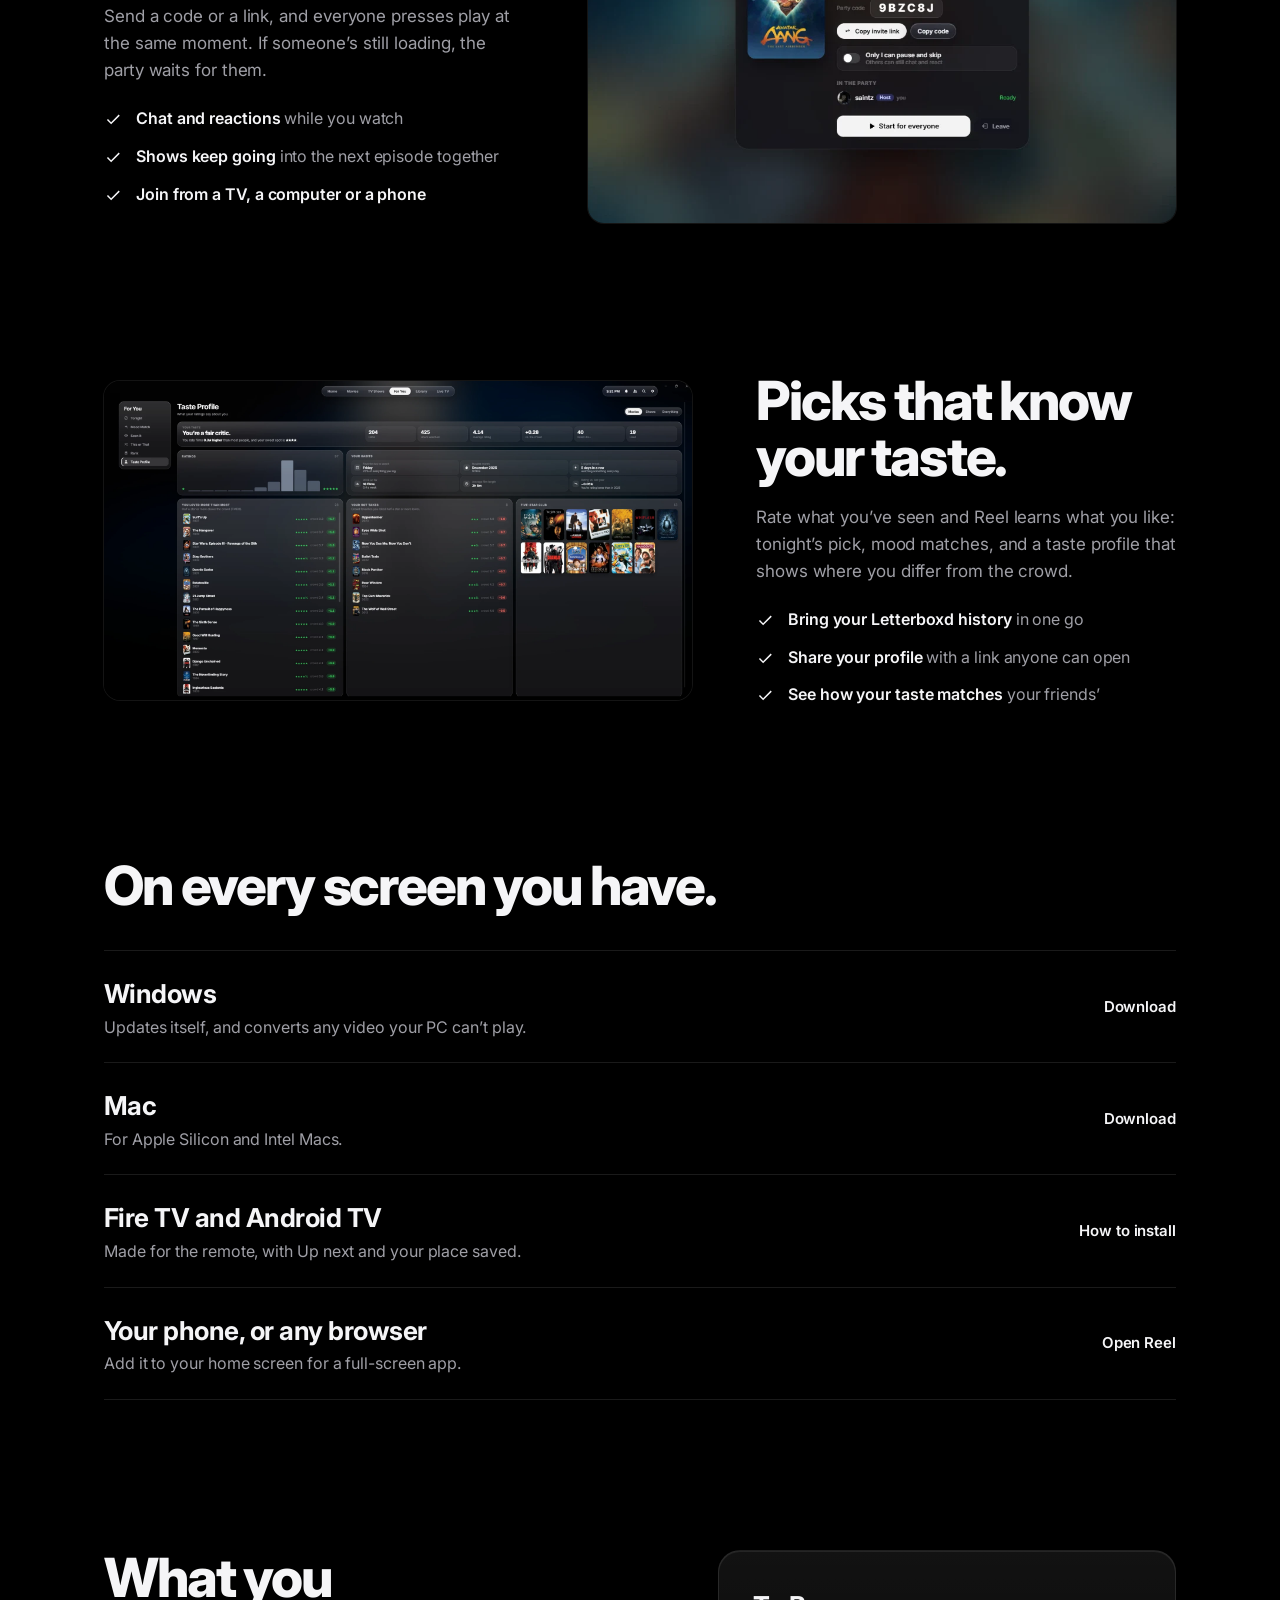
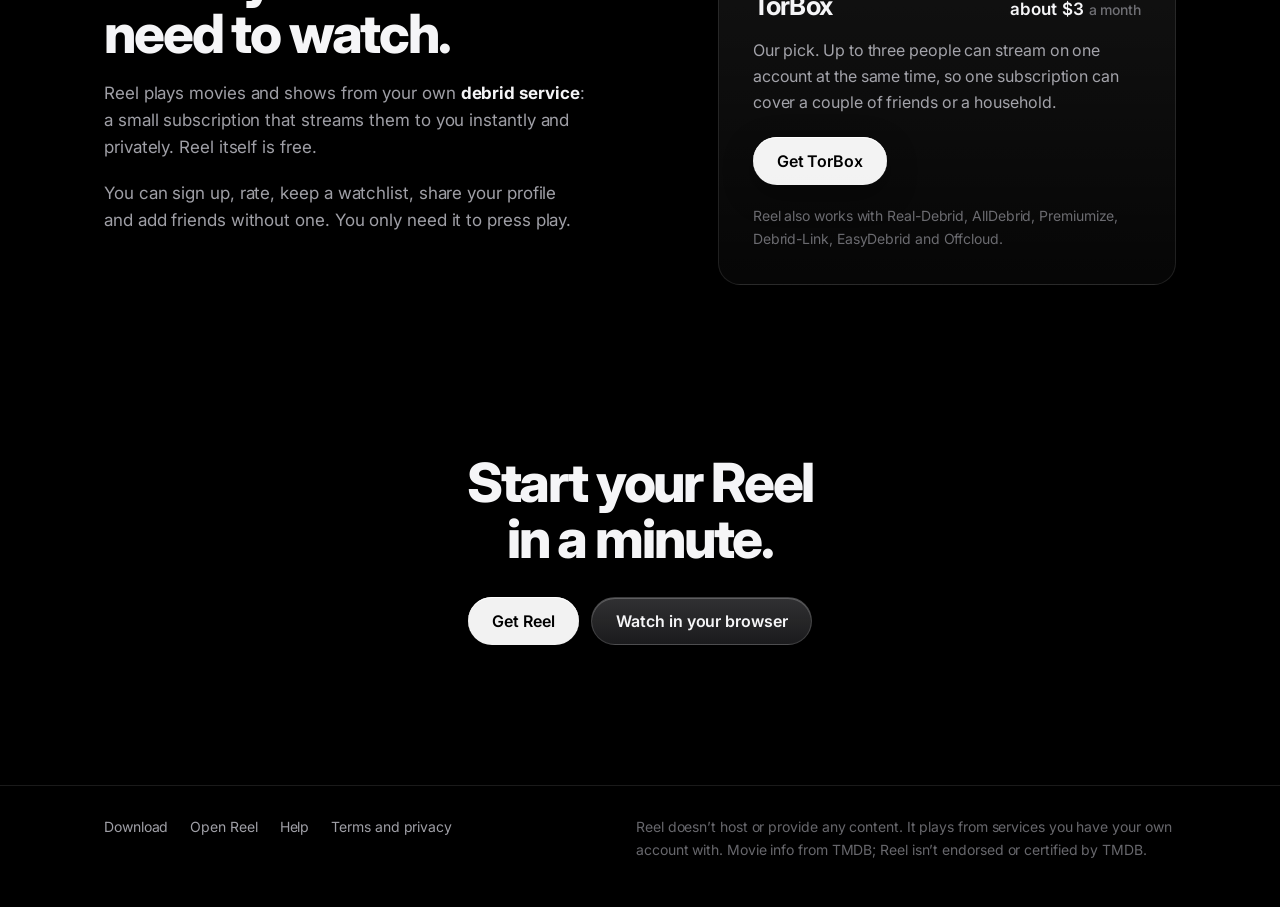
==== commit c3030531: "Help, terms, title pages, short links, profile previews, spoilers, visit counts" ====
--- a/index.html
+++ b/index.html
@@ -127,7 +127,7 @@
 <header class="top" id="top">
   <div class="wrap">
     <a class="brand" href="./"><img src="icon.png" alt="">Reel</a>
-    <nav><a class="link wide" href="#need">What you need</a><a class="link" href="watch/">Open Reel</a><a class="btn primary small" href="download/">Get Reel</a></nav>
+    <nav><a class="link wide" href="#need">What you need</a><a class="link wide" href="/help/">Help</a><a class="link" href="watch/">Open Reel</a><a class="btn primary small" href="download/">Get Reel</a></nav>
   </div>
 </header>
 
@@ -193,7 +193,7 @@
       <div class="pick">
         <div class="name"><b>TorBox</b><span class="price">about $3 <small>a month</small></span></div>
         <p>Our pick. Up to three people can stream on one account at the same time, so one subscription can cover a couple of friends or a household.</p>
-        <a class="btn primary" href="https://torbox.app/pricing" target="_blank" rel="noopener">Get TorBox</a>
+        <a class="btn primary" href="https://torbox.app/subscription?referral=d09493b9-7df7-4352-8fbd-907852399904" target="_blank" rel="noopener">Get TorBox</a>
         <p class="also">Reel also works with Real-Debrid, AllDebrid, Premiumize, Debrid-Link, EasyDebrid and Offcloud.</p>
       </div>
     </div>
@@ -209,7 +209,7 @@
 
 <footer>
   <div class="wrap">
-    <nav><a href="download/">Download</a><a href="watch/">Open Reel</a><a href="https://github.com/saintzdid12/reel/releases" target="_blank" rel="noopener">All versions</a></nav>
+    <nav><a href="download/">Download</a><a href="watch/">Open Reel</a><a href="/help/">Help</a><a href="/terms/">Terms and privacy</a></nav>
     <p>Reel doesn’t host or provide any content. It plays from services you have your own account with. Movie info from TMDB; Reel isn’t endorsed or certified by TMDB.</p>
   </div>
 </footer>
@@ -218,5 +218,6 @@
   const onScroll = () => bar.classList.toggle('scrolled', scrollY > 10);
   addEventListener('scroll', onScroll, { passive: true }); onScroll();
 </script>
+<script src="/count.js" data-page="home"></script>
 </body>
 </html>
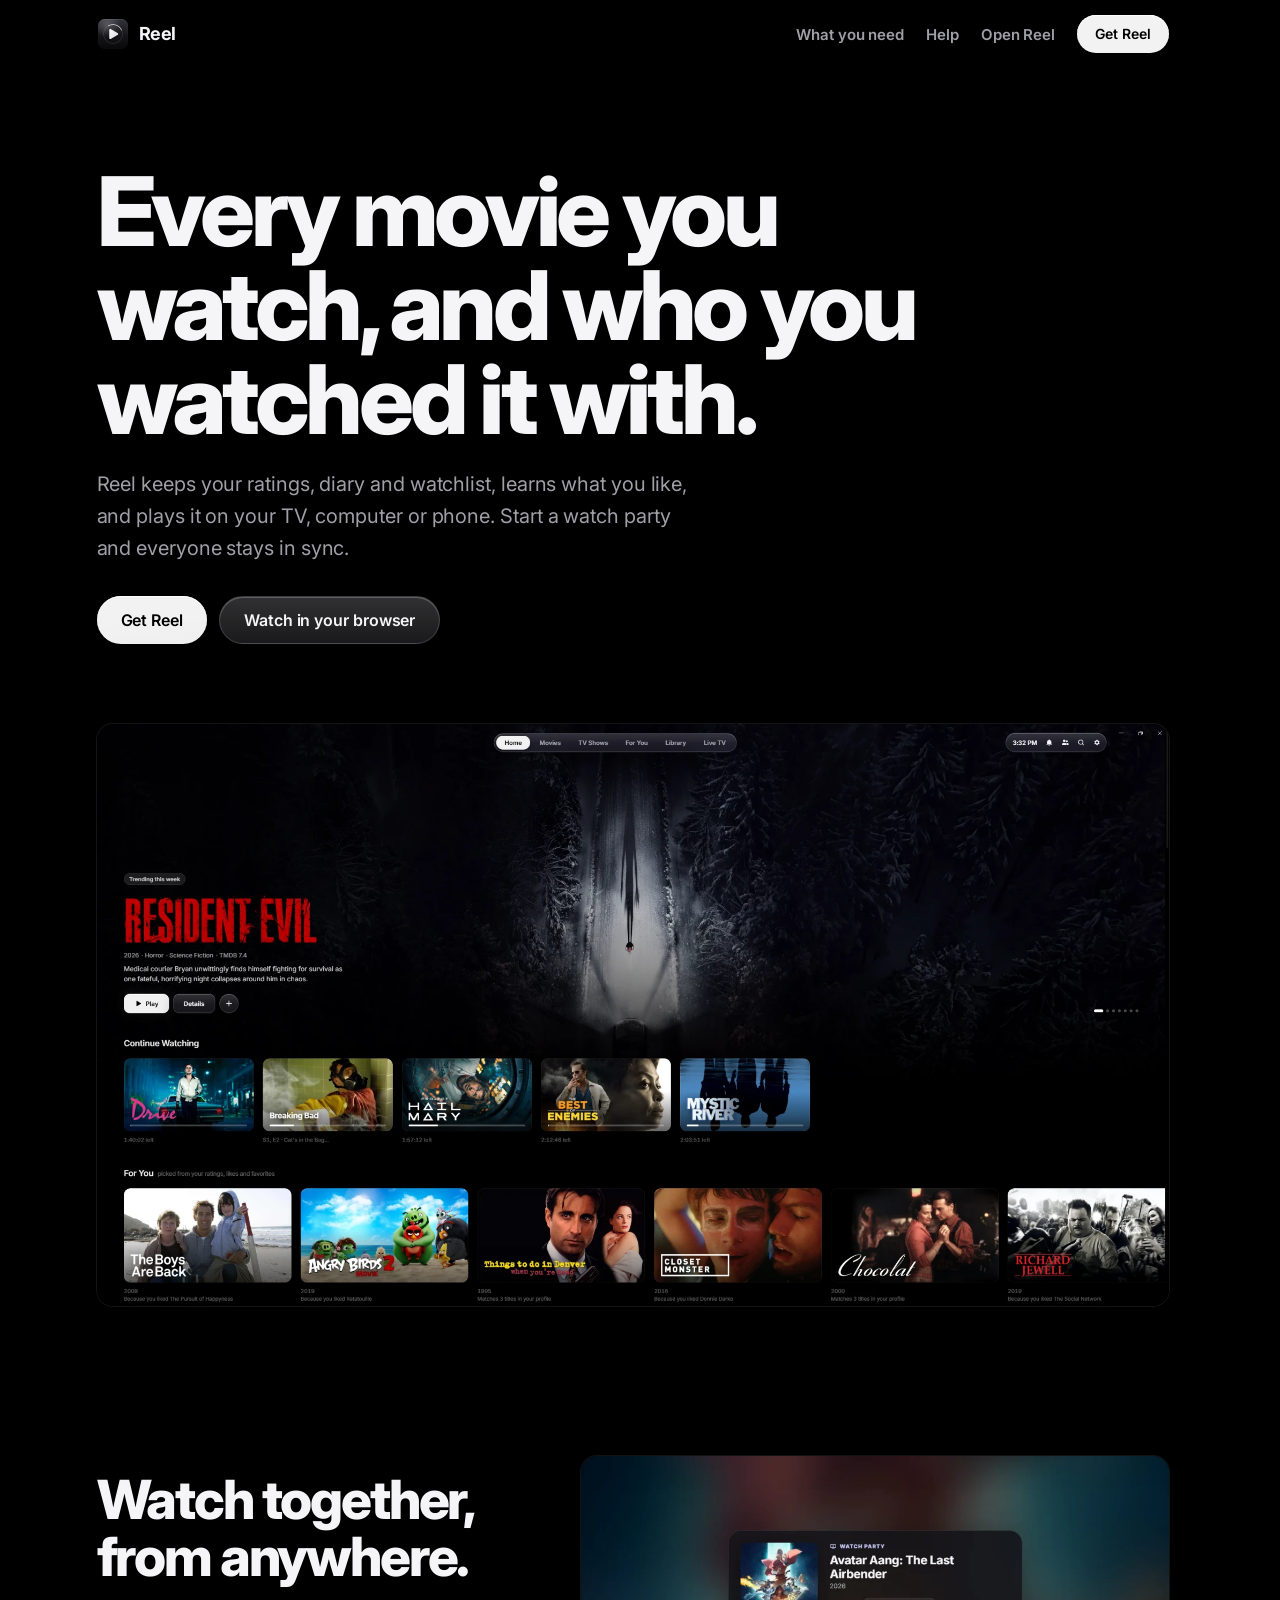
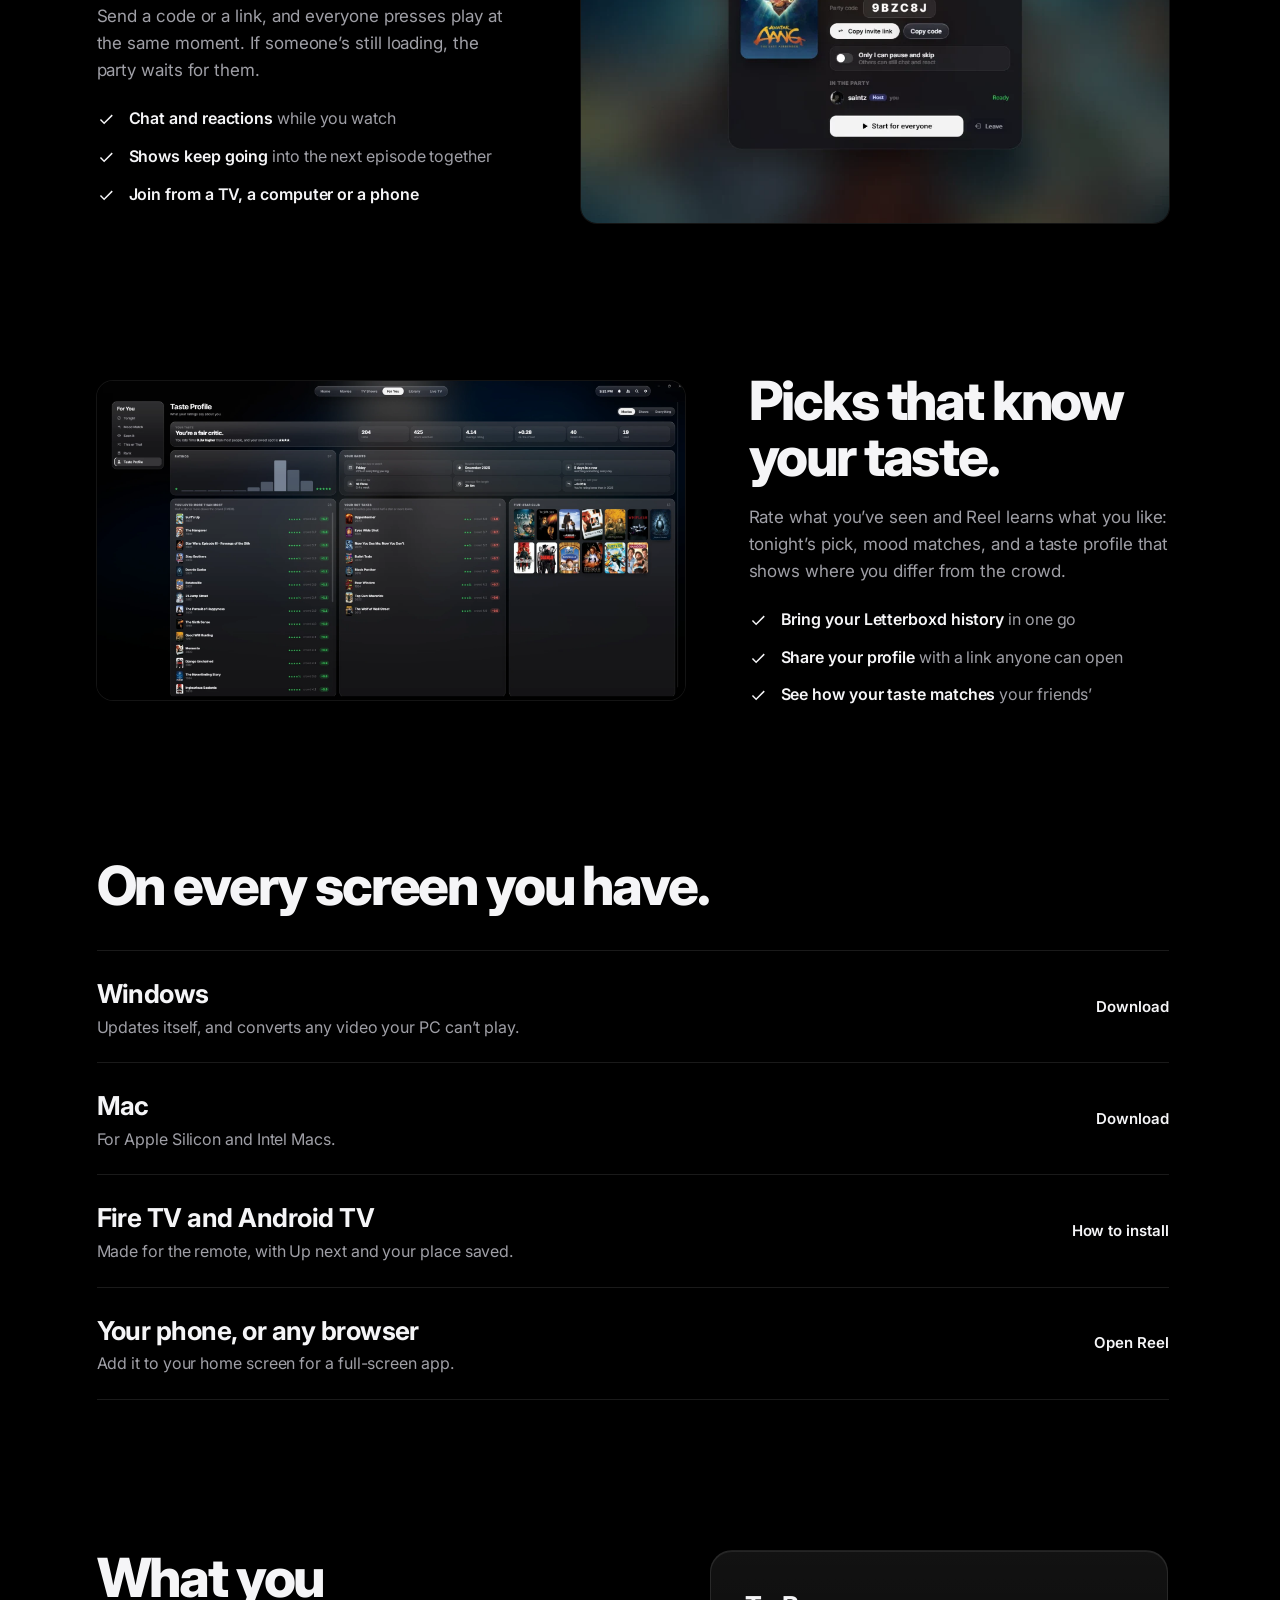
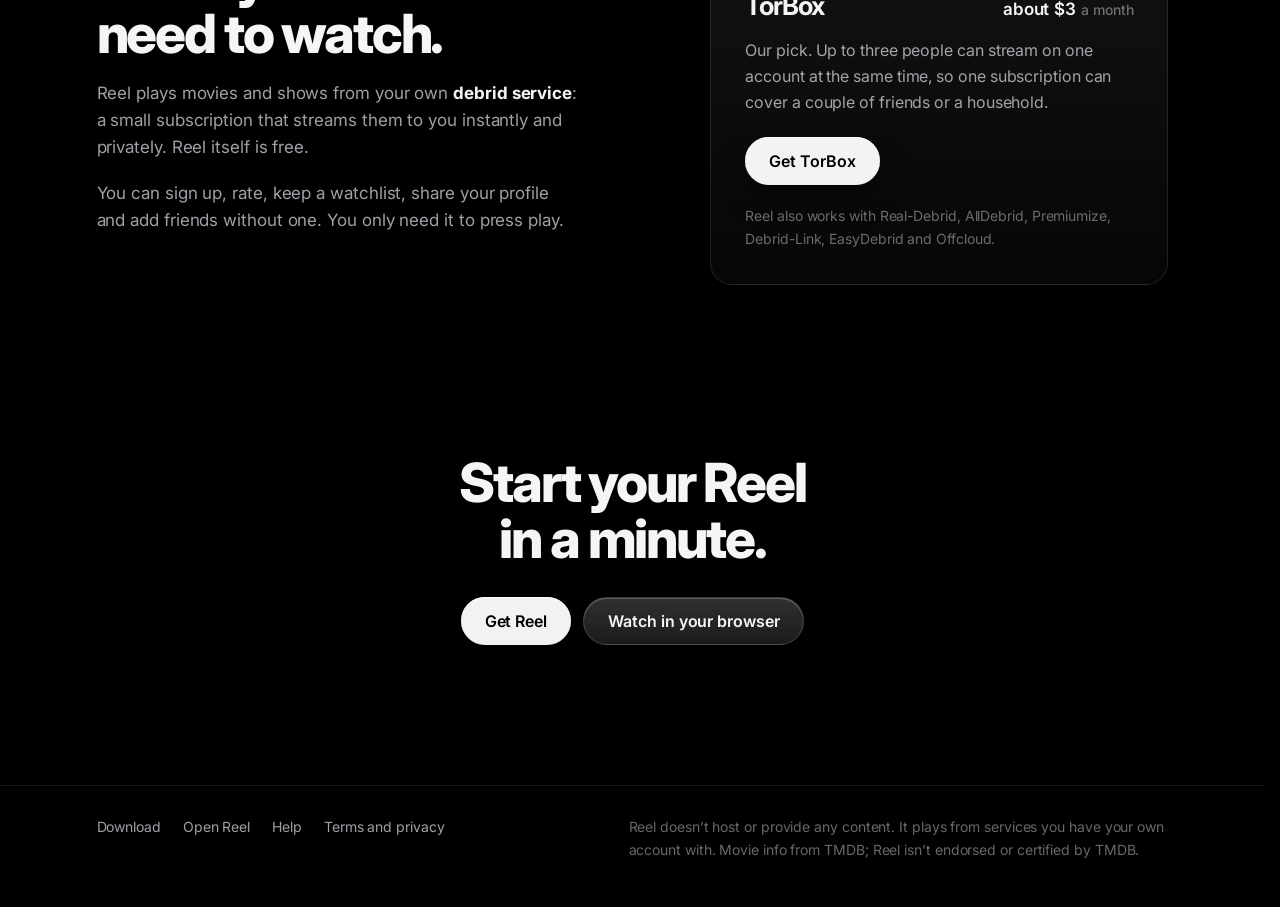
==== commit 73db1427: "One shared top bar on every page; app fixes" ====
--- a/index.html
+++ b/index.html
@@ -124,12 +124,7 @@
 </style>
 </head>
 <body>
-<header class="top" id="top">
-  <div class="wrap">
-    <a class="brand" href="./"><img src="icon.png" alt="">Reel</a>
-    <nav><a class="link wide" href="#need">What you need</a><a class="link wide" href="/help/">Help</a><a class="link" href="watch/">Open Reel</a><a class="btn primary small" href="download/">Get Reel</a></nav>
-  </div>
-</header>
+<script src="/header.js"></script>
 
 <main>
   <section class="hero">
@@ -213,11 +208,6 @@
     <p>Reel doesn’t host or provide any content. It plays from services you have your own account with. Movie info from TMDB; Reel isn’t endorsed or certified by TMDB.</p>
   </div>
 </footer>
-<script>
-  const bar = document.getElementById('top');
-  const onScroll = () => bar.classList.toggle('scrolled', scrollY > 10);
-  addEventListener('scroll', onScroll, { passive: true }); onScroll();
-</script>
 <script src="/count.js" data-page="home"></script>
 </body>
 </html>
